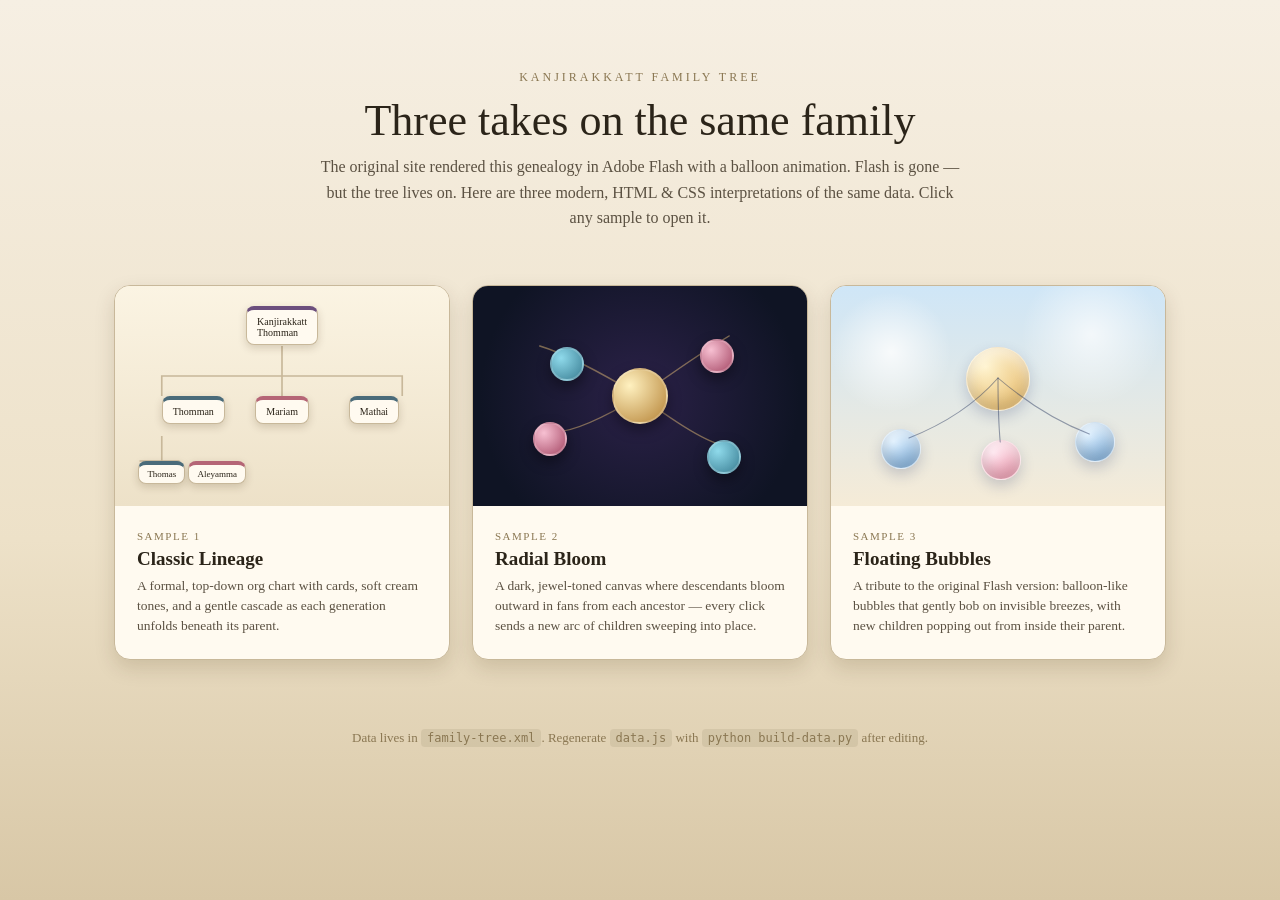
==== index.html @ 402105c6 "Add files via upload initial commit" ====
<!doctype html>
<html lang="en">
<head>
<meta charset="utf-8" />
<title>Kanjirakkatt Family Tree — Samples</title>
<meta name="viewport" content="width=device-width, initial-scale=1" />
<style>
  :root {
    --ease: cubic-bezier(0.22, 1, 0.36, 1);
  }
  * { box-sizing: border-box; }
  html, body { margin: 0; padding: 0; }
  body {
    font-family: "Georgia", "Cambria", serif;
    background: linear-gradient(180deg, #f6efe3, #ede1c8 60%, #d8c7a6);
    color: #2b2419;
    min-height: 100vh;
  }
  header {
    max-width: 1100px;
    margin: 0 auto;
    padding: 70px 32px 24px;
    text-align: center;
  }
  header .kicker {
    text-transform: uppercase;
    letter-spacing: 3px;
    font-size: 12px;
    color: #8a7752;
  }
  header h1 {
    font-size: 44px;
    margin: 10px 0 8px;
    font-weight: 500;
  }
  header p {
    color: #5b5142;
    max-width: 640px;
    margin: 0 auto;
    line-height: 1.6;
  }
  main {
    max-width: 1100px;
    margin: 30px auto 70px;
    padding: 0 24px;
    display: grid;
    grid-template-columns: repeat(auto-fit, minmax(300px, 1fr));
    gap: 22px;
  }
  .sample {
    display: block;
    text-decoration: none;
    color: inherit;
    background: #fffaf0;
    border: 1px solid #c8b89a;
    border-radius: 16px;
    overflow: hidden;
    box-shadow: 0 8px 20px rgba(60, 40, 10, 0.15);
    transition: transform 360ms var(--ease), box-shadow 360ms var(--ease);
  }
  .sample:hover {
    transform: translateY(-6px);
    box-shadow: 0 18px 36px rgba(60, 40, 10, 0.25);
  }
  .thumb {
    height: 220px;
    position: relative;
    overflow: hidden;
  }
  .thumb svg { width: 100%; height: 100%; }
  .meta { padding: 20px 22px 22px; }
  .meta h2 { margin: 0 0 6px; font-size: 19px; }
  .meta p { margin: 0; color: #5b5142; font-size: 13.5px; line-height: 1.5; }
  .meta .tag {
    display: inline-block;
    font-size: 11px;
    text-transform: uppercase;
    letter-spacing: 1.5px;
    color: #8a7752;
    margin-bottom: 6px;
  }
  footer {
    text-align: center;
    padding: 0 24px 60px;
    color: #8a7752;
    font-size: 13px;
  }
  footer code {
    background: rgba(60, 40, 10, 0.08);
    padding: 2px 6px;
    border-radius: 4px;
    font-family: "Consolas", monospace;
    font-size: 12px;
  }

  /* --- thumbnail visuals ---------------------------------------------- */

  .thumb.classic { background: linear-gradient(180deg, #fbf4e3, #ede1c8); }
  .thumb.classic .card {
    position: absolute;
    background: #fffaf0;
    border: 1px solid #c8b89a;
    border-top: 4px solid #6b4e7d;
    border-radius: 8px;
    padding: 6px 10px;
    font-size: 10px;
    box-shadow: 0 3px 8px rgba(60, 40, 10, 0.18);
  }
  .thumb.classic .card.male   { border-top-color: #4a6b7a; }
  .thumb.classic .card.female { border-top-color: #b56576; }
  .thumb.classic .card.r  { left: 50%; top: 20px;  transform: translateX(-50%); }
  .thumb.classic .card.c1 { left: 14%; top: 110px; }
  .thumb.classic .card.c2 { left: 42%; top: 110px; }
  .thumb.classic .card.c3 { left: 70%; top: 110px; }
  .thumb.classic .card.g1 { left: 7%;  top: 175px; font-size: 9px; padding: 4px 8px; }
  .thumb.classic .card.g2 { left: 22%; top: 175px; font-size: 9px; padding: 4px 8px; }
  .thumb.classic .line { stroke: #c8b89a; stroke-width: 1.5; fill: none; }

  .thumb.radial {
    background: radial-gradient(circle at 50% 50%, #2b2148, #0f1424 80%);
  }
  .thumb.radial .b {
    position: absolute;
    border-radius: 50%;
    border: 2px solid rgba(255, 255, 255, 0.2);
    box-shadow: 0 6px 14px rgba(0, 0, 0, 0.4);
  }
  .thumb.radial .b.root {
    width: 56px; height: 56px;
    left: 50%; top: 50%; transform: translate(-50%, -50%);
    background: radial-gradient(circle at 30% 30%, #fff1c0, #b58235);
  }
  .thumb.radial .b.m { background: radial-gradient(circle at 30% 30%, #8fdaeb, #3a7e93); width: 34px; height: 34px; }
  .thumb.radial .b.f { background: radial-gradient(circle at 30% 30%, #f7c0d2, #a64966); width: 34px; height: 34px; }
  .thumb.radial .b.b1 { left: calc(50% - 90px); top: 28%; }
  .thumb.radial .b.b2 { left: calc(50% + 60px); top: 24%; }
  .thumb.radial .b.b3 { left: 18%; top: 62%; }
  .thumb.radial .b.b4 { left: 70%; top: 70%; }
  .thumb.radial .ln {
    stroke: rgba(241, 200, 123, 0.45);
    fill: none;
    stroke-width: 1.5;
    stroke-linecap: round;
  }

  .thumb.bubbles {
    background: linear-gradient(180deg, #cfe6f7, #f5ebd7);
    position: relative;
  }
  .thumb.bubbles::before {
    content: "";
    position: absolute;
    inset: 0;
    background:
      radial-gradient(circle at 18% 30%, rgba(255, 255, 255, 0.8) 0px, transparent 60px),
      radial-gradient(circle at 78% 22%, rgba(255, 255, 255, 0.7) 0px, transparent 70px);
  }
  .thumb.bubbles .bb {
    position: absolute;
    border-radius: 50%;
    border: 1px solid rgba(255, 255, 255, 0.6);
    box-shadow:
      inset 0 -8px 14px rgba(0, 0, 0, 0.12),
      inset 0 8px 14px rgba(255, 255, 255, 0.6),
      0 6px 14px rgba(45, 60, 110, 0.22);
    animation: float-bob 4s ease-in-out infinite alternate;
  }
  .thumb.bubbles .bb.root {
    width: 64px; height: 64px;
    left: 50%; top: 28%;
    margin-left: -32px;
    background: radial-gradient(circle at 30% 30%, #fff4cf, #e3b15a);
    animation-duration: 5s;
  }
  .thumb.bubbles .bb.m { background: radial-gradient(circle at 30% 30%, #d9eeff, #6a9ecf); width: 40px; height: 40px; }
  .thumb.bubbles .bb.f { background: radial-gradient(circle at 30% 30%, #ffe1ec, #e6889e); width: 40px; height: 40px; }
  .thumb.bubbles .bb.b1 { left: 15%; top: 65%; animation-delay: -2s; }
  .thumb.bubbles .bb.b2 { left: 45%; top: 70%; animation-delay: -1s; }
  .thumb.bubbles .bb.b3 { left: 73%; top: 62%; animation-delay: -3s; }
  .thumb.bubbles .str { stroke: rgba(35, 50, 90, 0.45); stroke-width: 1; fill: none; stroke-linecap: round; }
  @keyframes float-bob {
    from { transform: translateY(-3px); }
    to   { transform: translateY(3px); }
  }
</style>
</head>
<body>
  <header>
    <div class="kicker">Kanjirakkatt Family Tree</div>
    <h1>Three takes on the same family</h1>
    <p>
      The original site rendered this genealogy in Adobe Flash with a balloon
      animation. Flash is gone — but the tree lives on. Here are three modern,
      HTML &amp; CSS interpretations of the same data. Click any sample to open it.
    </p>
  </header>

  <main>
    <a class="sample" href="classic/index.html">
      <div class="thumb classic">
        <svg viewBox="0 0 300 220" preserveAspectRatio="none" style="position:absolute;inset:0">
          <path class="line" d="M150 60 V90 H42 V110 M150 90 H150 V110 M150 90 H258 V110" />
          <path class="line" d="M42 150 V175 H22 V175 M42 150 V175 H58 V175" />
        </svg>
        <div class="card r">Kanjirakkatt<br/>Thomman</div>
        <div class="card male c1">Thomman</div>
        <div class="card female c2">Mariam</div>
        <div class="card male c3">Mathai</div>
        <div class="card male g1">Thomas</div>
        <div class="card female g2">Aleyamma</div>
      </div>
      <div class="meta">
        <span class="tag">Sample 1</span>
        <h2>Classic Lineage</h2>
        <p>A formal, top-down org chart with cards, soft cream tones, and a gentle cascade as each generation unfolds beneath its parent.</p>
      </div>
    </a>

    <a class="sample" href="radial/index.html">
      <div class="thumb radial">
        <svg viewBox="0 0 300 220" preserveAspectRatio="none" style="position:absolute;inset:0">
          <path class="ln" d="M150 110 Q90 70 60 60" />
          <path class="ln" d="M150 110 Q200 70 230 50" />
          <path class="ln" d="M150 110 Q90 150 70 145" />
          <path class="ln" d="M150 110 Q210 160 230 160" />
        </svg>
        <div class="b root"></div>
        <div class="b m b1"></div>
        <div class="b f b2"></div>
        <div class="b f b3"></div>
        <div class="b m b4"></div>
      </div>
      <div class="meta">
        <span class="tag">Sample 2</span>
        <h2>Radial Bloom</h2>
        <p>A dark, jewel-toned canvas where descendants bloom outward in fans from each ancestor — every click sends a new arc of children sweeping into place.</p>
      </div>
    </a>

    <a class="sample" href="bubbles/index.html">
      <div class="thumb bubbles">
        <svg viewBox="0 0 300 220" preserveAspectRatio="none" style="position:absolute;inset:0;z-index:1">
          <path class="str" d="M150 92 Q120 130 70 152" />
          <path class="str" d="M150 92 Q150 132 152 156" />
          <path class="str" d="M150 92 Q190 130 232 148" />
        </svg>
        <div class="bb root"></div>
        <div class="bb m b1"></div>
        <div class="bb f b2"></div>
        <div class="bb m b3"></div>
      </div>
      <div class="meta">
        <span class="tag">Sample 3</span>
        <h2>Floating Bubbles</h2>
        <p>A tribute to the original Flash version: balloon-like bubbles that gently bob on invisible breezes, with new children popping out from inside their parent.</p>
      </div>
    </a>
  </main>

  <footer>
    Data lives in <code>family-tree.xml</code>. Regenerate <code>data.js</code> with <code>python build-data.py</code> after editing.
  </footer>
</body>
</html>
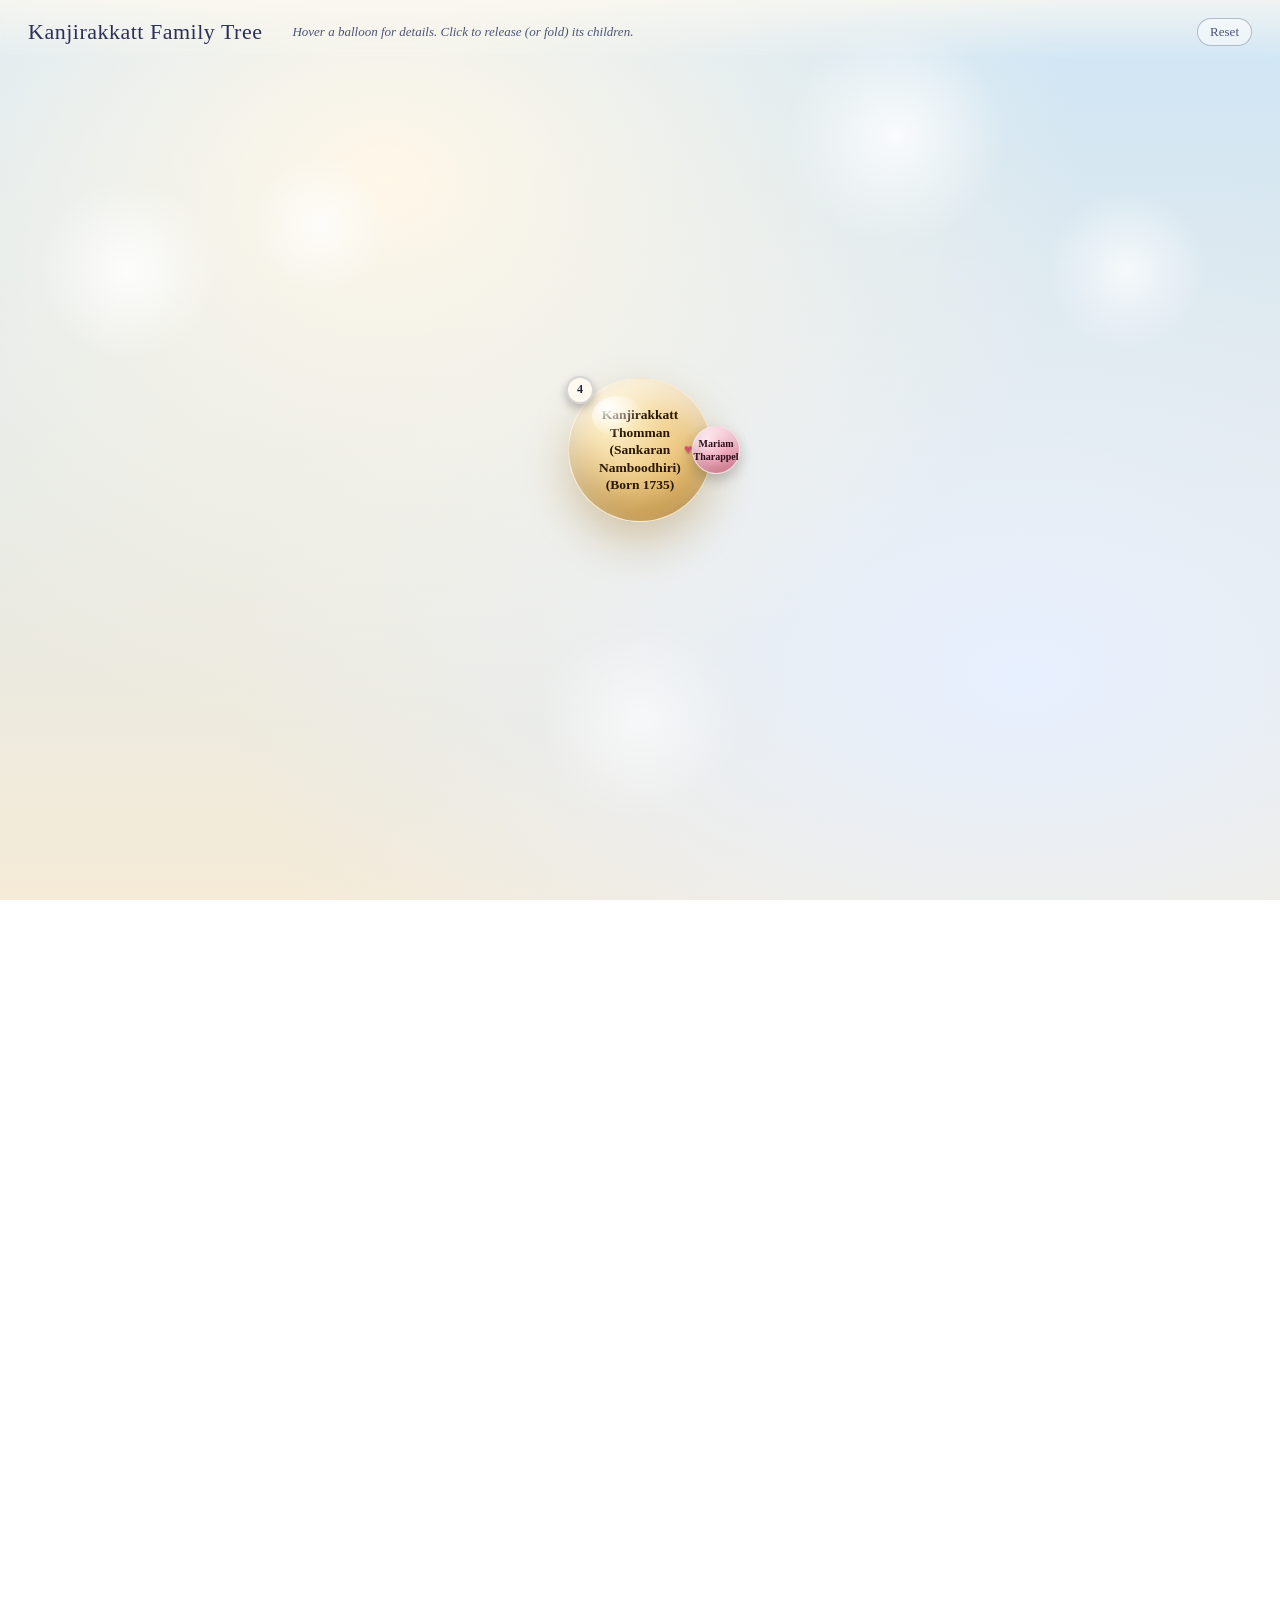
==== commit c057faac: "chose bubbles and fixed orientation of bubbles" ====
--- a/index.html
+++ b/index.html
@@ -2,263 +2,36 @@
 <html lang="en">
 <head>
 <meta charset="utf-8" />
-<title>Kanjirakkatt Family Tree — Samples</title>
+<title>Kanjirakkatt Family Tree</title>
 <meta name="viewport" content="width=device-width, initial-scale=1" />
-<style>
-  :root {
-    --ease: cubic-bezier(0.22, 1, 0.36, 1);
-  }
-  * { box-sizing: border-box; }
-  html, body { margin: 0; padding: 0; }
-  body {
-    font-family: "Georgia", "Cambria", serif;
-    background: linear-gradient(180deg, #f6efe3, #ede1c8 60%, #d8c7a6);
-    color: #2b2419;
-    min-height: 100vh;
-  }
-  header {
-    max-width: 1100px;
-    margin: 0 auto;
-    padding: 70px 32px 24px;
-    text-align: center;
-  }
-  header .kicker {
-    text-transform: uppercase;
-    letter-spacing: 3px;
-    font-size: 12px;
-    color: #8a7752;
-  }
-  header h1 {
-    font-size: 44px;
-    margin: 10px 0 8px;
-    font-weight: 500;
-  }
-  header p {
-    color: #5b5142;
-    max-width: 640px;
-    margin: 0 auto;
-    line-height: 1.6;
-  }
-  main {
-    max-width: 1100px;
-    margin: 30px auto 70px;
-    padding: 0 24px;
-    display: grid;
-    grid-template-columns: repeat(auto-fit, minmax(300px, 1fr));
-    gap: 22px;
-  }
-  .sample {
-    display: block;
-    text-decoration: none;
-    color: inherit;
-    background: #fffaf0;
-    border: 1px solid #c8b89a;
-    border-radius: 16px;
-    overflow: hidden;
-    box-shadow: 0 8px 20px rgba(60, 40, 10, 0.15);
-    transition: transform 360ms var(--ease), box-shadow 360ms var(--ease);
-  }
-  .sample:hover {
-    transform: translateY(-6px);
-    box-shadow: 0 18px 36px rgba(60, 40, 10, 0.25);
-  }
-  .thumb {
-    height: 220px;
-    position: relative;
-    overflow: hidden;
-  }
-  .thumb svg { width: 100%; height: 100%; }
-  .meta { padding: 20px 22px 22px; }
-  .meta h2 { margin: 0 0 6px; font-size: 19px; }
-  .meta p { margin: 0; color: #5b5142; font-size: 13.5px; line-height: 1.5; }
-  .meta .tag {
-    display: inline-block;
-    font-size: 11px;
-    text-transform: uppercase;
-    letter-spacing: 1.5px;
-    color: #8a7752;
-    margin-bottom: 6px;
-  }
-  footer {
-    text-align: center;
-    padding: 0 24px 60px;
-    color: #8a7752;
-    font-size: 13px;
-  }
-  footer code {
-    background: rgba(60, 40, 10, 0.08);
-    padding: 2px 6px;
-    border-radius: 4px;
-    font-family: "Consolas", monospace;
-    font-size: 12px;
-  }
-
-  /* --- thumbnail visuals ---------------------------------------------- */
-
-  .thumb.classic { background: linear-gradient(180deg, #fbf4e3, #ede1c8); }
-  .thumb.classic .card {
-    position: absolute;
-    background: #fffaf0;
-    border: 1px solid #c8b89a;
-    border-top: 4px solid #6b4e7d;
-    border-radius: 8px;
-    padding: 6px 10px;
-    font-size: 10px;
-    box-shadow: 0 3px 8px rgba(60, 40, 10, 0.18);
-  }
-  .thumb.classic .card.male   { border-top-color: #4a6b7a; }
-  .thumb.classic .card.female { border-top-color: #b56576; }
-  .thumb.classic .card.r  { left: 50%; top: 20px;  transform: translateX(-50%); }
-  .thumb.classic .card.c1 { left: 14%; top: 110px; }
-  .thumb.classic .card.c2 { left: 42%; top: 110px; }
-  .thumb.classic .card.c3 { left: 70%; top: 110px; }
-  .thumb.classic .card.g1 { left: 7%;  top: 175px; font-size: 9px; padding: 4px 8px; }
-  .thumb.classic .card.g2 { left: 22%; top: 175px; font-size: 9px; padding: 4px 8px; }
-  .thumb.classic .line { stroke: #c8b89a; stroke-width: 1.5; fill: none; }
-
-  .thumb.radial {
-    background: radial-gradient(circle at 50% 50%, #2b2148, #0f1424 80%);
-  }
-  .thumb.radial .b {
-    position: absolute;
-    border-radius: 50%;
-    border: 2px solid rgba(255, 255, 255, 0.2);
-    box-shadow: 0 6px 14px rgba(0, 0, 0, 0.4);
-  }
-  .thumb.radial .b.root {
-    width: 56px; height: 56px;
-    left: 50%; top: 50%; transform: translate(-50%, -50%);
-    background: radial-gradient(circle at 30% 30%, #fff1c0, #b58235);
-  }
-  .thumb.radial .b.m { background: radial-gradient(circle at 30% 30%, #8fdaeb, #3a7e93); width: 34px; height: 34px; }
-  .thumb.radial .b.f { background: radial-gradient(circle at 30% 30%, #f7c0d2, #a64966); width: 34px; height: 34px; }
-  .thumb.radial .b.b1 { left: calc(50% - 90px); top: 28%; }
-  .thumb.radial .b.b2 { left: calc(50% + 60px); top: 24%; }
-  .thumb.radial .b.b3 { left: 18%; top: 62%; }
-  .thumb.radial .b.b4 { left: 70%; top: 70%; }
-  .thumb.radial .ln {
-    stroke: rgba(241, 200, 123, 0.45);
-    fill: none;
-    stroke-width: 1.5;
-    stroke-linecap: round;
-  }
-
-  .thumb.bubbles {
-    background: linear-gradient(180deg, #cfe6f7, #f5ebd7);
-    position: relative;
-  }
-  .thumb.bubbles::before {
-    content: "";
-    position: absolute;
-    inset: 0;
-    background:
-      radial-gradient(circle at 18% 30%, rgba(255, 255, 255, 0.8) 0px, transparent 60px),
-      radial-gradient(circle at 78% 22%, rgba(255, 255, 255, 0.7) 0px, transparent 70px);
-  }
-  .thumb.bubbles .bb {
-    position: absolute;
-    border-radius: 50%;
-    border: 1px solid rgba(255, 255, 255, 0.6);
-    box-shadow:
-      inset 0 -8px 14px rgba(0, 0, 0, 0.12),
-      inset 0 8px 14px rgba(255, 255, 255, 0.6),
-      0 6px 14px rgba(45, 60, 110, 0.22);
-    animation: float-bob 4s ease-in-out infinite alternate;
-  }
-  .thumb.bubbles .bb.root {
-    width: 64px; height: 64px;
-    left: 50%; top: 28%;
-    margin-left: -32px;
-    background: radial-gradient(circle at 30% 30%, #fff4cf, #e3b15a);
-    animation-duration: 5s;
-  }
-  .thumb.bubbles .bb.m { background: radial-gradient(circle at 30% 30%, #d9eeff, #6a9ecf); width: 40px; height: 40px; }
-  .thumb.bubbles .bb.f { background: radial-gradient(circle at 30% 30%, #ffe1ec, #e6889e); width: 40px; height: 40px; }
-  .thumb.bubbles .bb.b1 { left: 15%; top: 65%; animation-delay: -2s; }
-  .thumb.bubbles .bb.b2 { left: 45%; top: 70%; animation-delay: -1s; }
-  .thumb.bubbles .bb.b3 { left: 73%; top: 62%; animation-delay: -3s; }
-  .thumb.bubbles .str { stroke: rgba(35, 50, 90, 0.45); stroke-width: 1; fill: none; stroke-linecap: round; }
-  @keyframes float-bob {
-    from { transform: translateY(-3px); }
-    to   { transform: translateY(3px); }
-  }
-</style>
+<link rel="stylesheet" href="style.css" />
 </head>
 <body>
-  <header>
-    <div class="kicker">Kanjirakkatt Family Tree</div>
-    <h1>Three takes on the same family</h1>
-    <p>
-      The original site rendered this genealogy in Adobe Flash with a balloon
-      animation. Flash is gone — but the tree lives on. Here are three modern,
-      HTML &amp; CSS interpretations of the same data. Click any sample to open it.
-    </p>
+  <div class="sky">
+    <div class="clouds"></div>
+  </div>
+
+  <header class="topbar">
+    <h1>Kanjirakkatt Family Tree</h1>
+    <div class="hint">Hover a balloon for details. Click to release (or fold) its children.</div>
+    <button class="reset" id="reset">Reset</button>
   </header>
 
-  <main>
-    <a class="sample" href="classic/index.html">
-      <div class="thumb classic">
-        <svg viewBox="0 0 300 220" preserveAspectRatio="none" style="position:absolute;inset:0">
-          <path class="line" d="M150 60 V90 H42 V110 M150 90 H150 V110 M150 90 H258 V110" />
-          <path class="line" d="M42 150 V175 H22 V175 M42 150 V175 H58 V175" />
-        </svg>
-        <div class="card r">Kanjirakkatt<br/>Thomman</div>
-        <div class="card male c1">Thomman</div>
-        <div class="card female c2">Mariam</div>
-        <div class="card male c3">Mathai</div>
-        <div class="card male g1">Thomas</div>
-        <div class="card female g2">Aleyamma</div>
-      </div>
-      <div class="meta">
-        <span class="tag">Sample 1</span>
-        <h2>Classic Lineage</h2>
-        <p>A formal, top-down org chart with cards, soft cream tones, and a gentle cascade as each generation unfolds beneath its parent.</p>
-      </div>
-    </a>
-
-    <a class="sample" href="radial/index.html">
-      <div class="thumb radial">
-        <svg viewBox="0 0 300 220" preserveAspectRatio="none" style="position:absolute;inset:0">
-          <path class="ln" d="M150 110 Q90 70 60 60" />
-          <path class="ln" d="M150 110 Q200 70 230 50" />
-          <path class="ln" d="M150 110 Q90 150 70 145" />
-          <path class="ln" d="M150 110 Q210 160 230 160" />
-        </svg>
-        <div class="b root"></div>
-        <div class="b m b1"></div>
-        <div class="b f b2"></div>
-        <div class="b f b3"></div>
-        <div class="b m b4"></div>
-      </div>
-      <div class="meta">
-        <span class="tag">Sample 2</span>
-        <h2>Radial Bloom</h2>
-        <p>A dark, jewel-toned canvas where descendants bloom outward in fans from each ancestor — every click sends a new arc of children sweeping into place.</p>
-      </div>
-    </a>
-
-    <a class="sample" href="bubbles/index.html">
-      <div class="thumb bubbles">
-        <svg viewBox="0 0 300 220" preserveAspectRatio="none" style="position:absolute;inset:0;z-index:1">
-          <path class="str" d="M150 92 Q120 130 70 152" />
-          <path class="str" d="M150 92 Q150 132 152 156" />
-          <path class="str" d="M150 92 Q190 130 232 148" />
-        </svg>
-        <div class="bb root"></div>
-        <div class="bb m b1"></div>
-        <div class="bb f b2"></div>
-        <div class="bb m b3"></div>
-      </div>
-      <div class="meta">
-        <span class="tag">Sample 3</span>
-        <h2>Floating Bubbles</h2>
-        <p>A tribute to the original Flash version: balloon-like bubbles that gently bob on invisible breezes, with new children popping out from inside their parent.</p>
-      </div>
-    </a>
+  <main class="stage" id="stage">
+    <div class="viewport" id="viewport">
+      <svg class="strings" id="strings" xmlns="http://www.w3.org/2000/svg"></svg>
+      <div class="world" id="world"></div>
+    </div>
   </main>
 
-  <footer>
-    Data lives in <code>family-tree.xml</code>. Regenerate <code>data.js</code> with <code>python build-data.py</code> after editing.
-  </footer>
+  <aside class="detail" id="detail" hidden>
+    <button class="close" id="detailClose" aria-label="Close">&times;</button>
+    <h2 id="detailName"></h2>
+    <dl class="detail-meta" id="detailMeta"></dl>
+    <p id="detailInfo"></p>
+  </aside>
+
+  <script src="data.js"></script>
+  <script src="app.js"></script>
 </body>
 </html>
--- a/style.css
+++ b/style.css
@@ -0,0 +1,416 @@
+:root {
+  --ink: #1f2540;
+  --ink-soft: #4d5478;
+  --string: rgba(35, 50, 90, 0.45);
+  --ease-soft: cubic-bezier(0.22, 1, 0.36, 1);
+  --ease-pop: cubic-bezier(0.34, 1.56, 0.64, 1);
+}
+
+* { box-sizing: border-box; }
+html, body { margin: 0; padding: 0; height: 100%; overflow: hidden; }
+body {
+  font-family: "Georgia", "Cambria", serif;
+  color: var(--ink);
+}
+
+/* --- Sky background ---------------------------------------------------- */
+
+.sky {
+  position: fixed;
+  inset: 0;
+  z-index: -2;
+  background:
+    radial-gradient(ellipse at 30% 20%, #fff7e8 0%, transparent 55%),
+    radial-gradient(ellipse at 80% 75%, #e7f0ff 0%, transparent 55%),
+    linear-gradient(180deg, #cfe6f7 0%, #f5ebd7 100%);
+}
+.clouds {
+  position: absolute;
+  inset: 0;
+  background:
+    radial-gradient(circle at 10% 30%, rgba(255, 255, 255, 0.85) 0px, rgba(255, 255, 255, 0) 90px),
+    radial-gradient(circle at 25% 25%, rgba(255, 255, 255, 0.75) 0px, rgba(255, 255, 255, 0) 70px),
+    radial-gradient(circle at 70% 15%, rgba(255, 255, 255, 0.8) 0px, rgba(255, 255, 255, 0) 110px),
+    radial-gradient(circle at 88% 30%, rgba(255, 255, 255, 0.7) 0px, rgba(255, 255, 255, 0) 80px),
+    radial-gradient(circle at 50% 80%, rgba(255, 255, 255, 0.6) 0px, rgba(255, 255, 255, 0) 100px);
+  animation: drift 60s linear infinite;
+}
+@keyframes drift {
+  from { transform: translateX(0); }
+  to   { transform: translateX(-40px); }
+}
+
+/* --- Topbar ------------------------------------------------------------ */
+
+.topbar {
+  padding: 18px 28px 14px;
+  display: flex;
+  align-items: center;
+  gap: 22px;
+  position: fixed;
+  inset: 0 0 auto 0;
+  z-index: 10;
+  background: linear-gradient(180deg, rgba(255, 250, 240, 0.7), transparent);
+  backdrop-filter: blur(6px);
+}
+.topbar h1 {
+  margin: 0;
+  font-size: 22px;
+  font-weight: 500;
+  letter-spacing: 0.5px;
+  color: #2c3055;
+}
+.topbar .hint {
+  font-size: 13px;
+  color: var(--ink-soft);
+  font-style: italic;
+  margin-left: 8px;
+}
+.topbar .back, .topbar .reset {
+  color: var(--ink-soft);
+  text-decoration: none;
+  font-size: 13px;
+  padding: 5px 12px;
+  border: 1px solid rgba(35, 50, 90, 0.3);
+  border-radius: 999px;
+  background: rgba(255, 255, 255, 0.5);
+  cursor: pointer;
+  font-family: inherit;
+  transition: background 240ms;
+}
+.topbar .reset { margin-left: auto; }
+.topbar .back:hover, .topbar .reset:hover { background: rgba(255, 255, 255, 0.85); }
+
+/* --- Stage ------------------------------------------------------------- */
+
+.stage {
+  position: absolute;
+  inset: 0;
+  cursor: grab;
+}
+.stage.dragging { cursor: grabbing; }
+
+.viewport {
+  position: absolute;
+  left: 50%;
+  top: 50%;
+  width: 0;
+  height: 0;
+  transition: transform 720ms var(--ease-soft);
+  will-change: transform;
+}
+.world {
+  position: absolute;
+  left: 0;
+  top: 0;
+  width: 0;
+  height: 0;
+}
+.strings {
+  position: absolute;
+  left: -4000px;
+  top: -4000px;
+  width: 8000px;
+  height: 8000px;
+  pointer-events: none;
+  overflow: visible;
+}
+.string {
+  fill: none;
+  stroke: var(--string);
+  stroke-width: 1.2;
+  stroke-linecap: round;
+  stroke-dasharray: 600;
+  stroke-dashoffset: 600;
+  transition: stroke-dashoffset 900ms var(--ease-soft);
+}
+.string.drawn { stroke-dashoffset: 0; }
+
+/* --- Bubble nodes ------------------------------------------------------ */
+
+.node {
+  position: absolute;
+  left: 0;
+  top: 0;
+  transform: translate(-50%, -50%);
+  opacity: 0;
+  transition:
+    left 760ms var(--ease-soft),
+    top 760ms var(--ease-soft),
+    opacity 600ms var(--ease-soft);
+  will-change: transform, left, top, opacity;
+}
+.node.visible { opacity: 1; }
+
+.float {
+  /* Per-node randomized bobbing layer driven by --bob-x/--bob-y/--bob-dur. */
+  animation: bob var(--bob-dur, 5s) ease-in-out infinite alternate;
+  will-change: transform;
+}
+@keyframes bob {
+  from { transform: translate(var(--bob-x, -4px), var(--bob-y, -3px)); }
+  to   { transform: translate(calc(var(--bob-x, -4px) * -1), calc(var(--bob-y, -3px) * -1)); }
+}
+
+.pop {
+  /* Click-pop layer: bubble grows from 0. Decoupled from .float bobbing. */
+  transform: scale(0);
+  transition: transform 720ms var(--ease-pop);
+}
+.node.visible .pop { transform: scale(1); }
+
+.bubble {
+  width: 108px;
+  height: 108px;
+  border-radius: 50%;
+  display: flex;
+  align-items: center;
+  justify-content: center;
+  text-align: center;
+  font-size: 12px;
+  line-height: 1.3;
+  padding: 10px;
+  cursor: pointer;
+  white-space: pre-line;
+  user-select: none;
+  position: relative;
+  border: 1px solid rgba(255, 255, 255, 0.65);
+  box-shadow:
+    inset 0 -18px 28px rgba(0, 0, 0, 0.12),
+    inset 0 14px 26px rgba(255, 255, 255, 0.6),
+    0 14px 28px rgba(45, 60, 110, 0.22);
+  transition:
+    box-shadow 300ms var(--ease-soft),
+    filter 300ms var(--ease-soft);
+}
+.bubble::before {
+  /* Glassy highlight. */
+  content: "";
+  position: absolute;
+  left: 16%;
+  top: 12%;
+  width: 36%;
+  height: 28%;
+  border-radius: 50%;
+  background: radial-gradient(ellipse at 30% 30%, rgba(255, 255, 255, 0.95), rgba(255, 255, 255, 0) 70%);
+  pointer-events: none;
+}
+.bubble:hover {
+  filter: brightness(1.06);
+  box-shadow:
+    inset 0 -18px 28px rgba(0, 0, 0, 0.12),
+    inset 0 14px 26px rgba(255, 255, 255, 0.65),
+    0 18px 36px rgba(45, 60, 110, 0.32);
+}
+
+.bubble.male {
+  background: radial-gradient(circle at 32% 28%, #d9eeff, #6a9ecf 75%, #3b6792 100%);
+  color: #0d2236;
+}
+.bubble.female {
+  background: radial-gradient(circle at 32% 28%, #ffe1ec, #e6889e 75%, #a8455f 100%);
+  color: #2c0d18;
+}
+.bubble.root {
+  width: 144px;
+  height: 144px;
+  font-size: 13.5px;
+  font-weight: 600;
+  background: radial-gradient(circle at 32% 28%, #fff4cf, #e3b15a 75%, #9a6c1c 100%);
+  color: #2a1700;
+  box-shadow:
+    inset 0 -22px 32px rgba(0, 0, 0, 0.14),
+    inset 0 16px 30px rgba(255, 255, 255, 0.7),
+    0 20px 44px rgba(154, 108, 28, 0.32);
+}
+
+.bubble.open {
+  box-shadow:
+    inset 0 -18px 28px rgba(0, 0, 0, 0.12),
+    inset 0 14px 26px rgba(255, 255, 255, 0.7),
+    0 0 0 5px rgba(255, 255, 255, 0.55),
+    0 18px 38px rgba(45, 60, 110, 0.32);
+}
+
+/* Selected (currently hovered / detailed) bubble — glowing golden ring. */
+.bubble.selected {
+  box-shadow:
+    inset 0 -18px 28px rgba(0, 0, 0, 0.12),
+    inset 0 14px 26px rgba(255, 255, 255, 0.65),
+    0 0 0 4px rgba(255, 245, 200, 0.85),
+    0 0 22px 6px rgba(243, 197, 102, 0.65),
+    0 18px 38px rgba(45, 60, 110, 0.32);
+  animation: selected-pulse 2.4s ease-in-out infinite;
+}
+.bubble.selected.open {
+  /* Combine the open + selected look. */
+  box-shadow:
+    inset 0 -18px 28px rgba(0, 0, 0, 0.12),
+    inset 0 14px 26px rgba(255, 255, 255, 0.7),
+    0 0 0 5px rgba(255, 245, 200, 0.85),
+    0 0 26px 8px rgba(243, 197, 102, 0.7),
+    0 18px 40px rgba(45, 60, 110, 0.35);
+}
+@keyframes selected-pulse {
+  0%, 100% { filter: brightness(1.0); }
+  50%      { filter: brightness(1.08); }
+}
+
+.bubble .count {
+  /* Anchored at bubble center; transform translates to the chosen corner.
+     Using transform (instead of right/top) lets us animate between corners. */
+  position: absolute;
+  left: 50%;
+  top: 50%;
+  width: 24px;
+  height: 24px;
+  margin-left: -12px;
+  margin-top: -12px;
+  border-radius: 50%;
+  background: #fffaf0;
+  color: #1f2540;
+  font-size: 11px;
+  font-weight: 700;
+  display: flex;
+  align-items: center;
+  justify-content: center;
+  border: 2px solid rgba(35, 50, 90, 0.18);
+  box-shadow: 0 4px 10px rgba(0, 0, 0, 0.25);
+  z-index: 3;
+  pointer-events: none;
+  /* Default: top-right. */
+  transform: translate(46px, -46px);
+  transition: transform 540ms cubic-bezier(0.22, 1, 0.36, 1);
+}
+.bubble.badge-tr .count { transform: translate( 46px, -46px); }
+.bubble.badge-tl .count { transform: translate(-46px, -46px); }
+.bubble.badge-bl .count { transform: translate(-46px,  46px); }
+.bubble.badge-br .count { transform: translate( 46px,  46px); }
+
+.bubble.root .count {
+  /* The root bubble is larger — bigger badge, larger corner offset. */
+  width: 28px;
+  height: 28px;
+  margin-left: -14px;
+  margin-top: -14px;
+  font-size: 12px;
+  transform: translate(60px, -60px);
+}
+.bubble.root.badge-tr .count { transform: translate( 60px, -60px); }
+.bubble.root.badge-tl .count { transform: translate(-60px, -60px); }
+.bubble.root.badge-bl .count { transform: translate(-60px,  60px); }
+.bubble.root.badge-br .count { transform: translate( 60px,  60px); }
+
+.spouse {
+  /* Anchored at the bubble center; transform translates it out to whichever
+     side has more clearance from neighbors. */
+  position: absolute;
+  left: 50%;
+  top: 50%;
+  width: 48px;
+  height: 48px;
+  margin-left: -24px;
+  margin-top: -24px;
+  border-radius: 50%;
+  font-size: 10px;
+  padding: 4px;
+  display: flex;
+  align-items: center;
+  justify-content: center;
+  text-align: center;
+  border: 1px solid rgba(255, 255, 255, 0.65);
+  cursor: pointer;
+  white-space: pre-line;
+  box-shadow:
+    inset 0 -8px 14px rgba(0, 0, 0, 0.12),
+    inset 0 8px 14px rgba(255, 255, 255, 0.6),
+    0 6px 14px rgba(0, 0, 0, 0.22);
+  /* Default side: right of a 108px bubble (radius 54 + 4px overhang). */
+  transform: translateX(58px);
+  transition: transform 540ms cubic-bezier(0.22, 1, 0.36, 1);
+}
+.bubble.spouse-left .spouse  { transform: translateX(-58px); }
+.bubble.spouse-right .spouse { transform: translateX( 58px); }
+
+/* Root bubble is larger (144px → radius 72), spouse offset grows accordingly. */
+.bubble.root .spouse                { transform: translateX( 76px); }
+.bubble.root.spouse-left  .spouse   { transform: translateX(-76px); }
+.bubble.root.spouse-right .spouse   { transform: translateX( 76px); }
+
+.spouse.male   { background: radial-gradient(circle at 30% 30%, #d9eeff, #6a9ecf 75%); color: #0d2236; }
+.spouse.female { background: radial-gradient(circle at 30% 30%, #ffe1ec, #e6889e 75%); color: #2c0d18; }
+
+.spouse::before {
+  /* Heart sits on the inner side of the spouse (toward the main bubble). */
+  content: "♥";
+  position: absolute;
+  left: 50%;
+  top: 50%;
+  color: #d34f6c;
+  font-size: 14px;
+  filter: drop-shadow(0 1px 1px rgba(0, 0, 0, 0.2));
+  /* Default (spouse on the right): heart at spouse's left edge. */
+  transform: translate(-32px, -50%);
+  transition: transform 540ms cubic-bezier(0.22, 1, 0.36, 1);
+}
+.bubble.spouse-left .spouse::before  { transform: translate( 26px, -50%); }
+.bubble.spouse-right .spouse::before { transform: translate(-32px, -50%); }
+
+/* --- Detail panel ----------------------------------------------------- */
+
+.detail {
+  position: fixed;
+  right: 24px;
+  bottom: 24px;
+  max-width: 360px;
+  background: rgba(255, 252, 244, 0.96);
+  border: 1px solid rgba(35, 50, 90, 0.25);
+  border-radius: 14px;
+  padding: 18px 22px;
+  z-index: 20;
+  color: var(--ink);
+  box-shadow: 0 16px 36px rgba(45, 60, 110, 0.25);
+  animation: slideIn 420ms var(--ease-soft);
+}
+@keyframes slideIn {
+  from { opacity: 0; transform: translateY(20px); }
+  to   { opacity: 1; transform: translateY(0); }
+}
+.detail h2 { margin: 0 0 10px; font-size: 17px; white-space: pre-line; color: #2c3055; }
+.detail p  { margin: 0; font-size: 13.5px; color: var(--ink-soft); line-height: 1.5; white-space: pre-line; }
+
+.detail-meta {
+  margin: 0 0 12px;
+  padding: 8px 0 10px;
+  border-top: 1px dashed rgba(35, 50, 90, 0.2);
+  border-bottom: 1px dashed rgba(35, 50, 90, 0.2);
+  display: grid;
+  grid-template-columns: max-content 1fr;
+  gap: 4px 12px;
+  font-size: 12.5px;
+}
+.detail-meta:empty {
+  display: none;
+}
+.detail-meta dt {
+  color: #8a7752;
+  text-transform: uppercase;
+  letter-spacing: 1px;
+  font-size: 10.5px;
+  align-self: center;
+}
+.detail-meta dd {
+  margin: 0;
+  color: var(--ink);
+  white-space: pre-line;
+}
+.detail .close {
+  position: absolute;
+  top: 6px;
+  right: 10px;
+  background: none;
+  border: 0;
+  font-size: 22px;
+  cursor: pointer;
+  color: var(--ink-soft);
+}
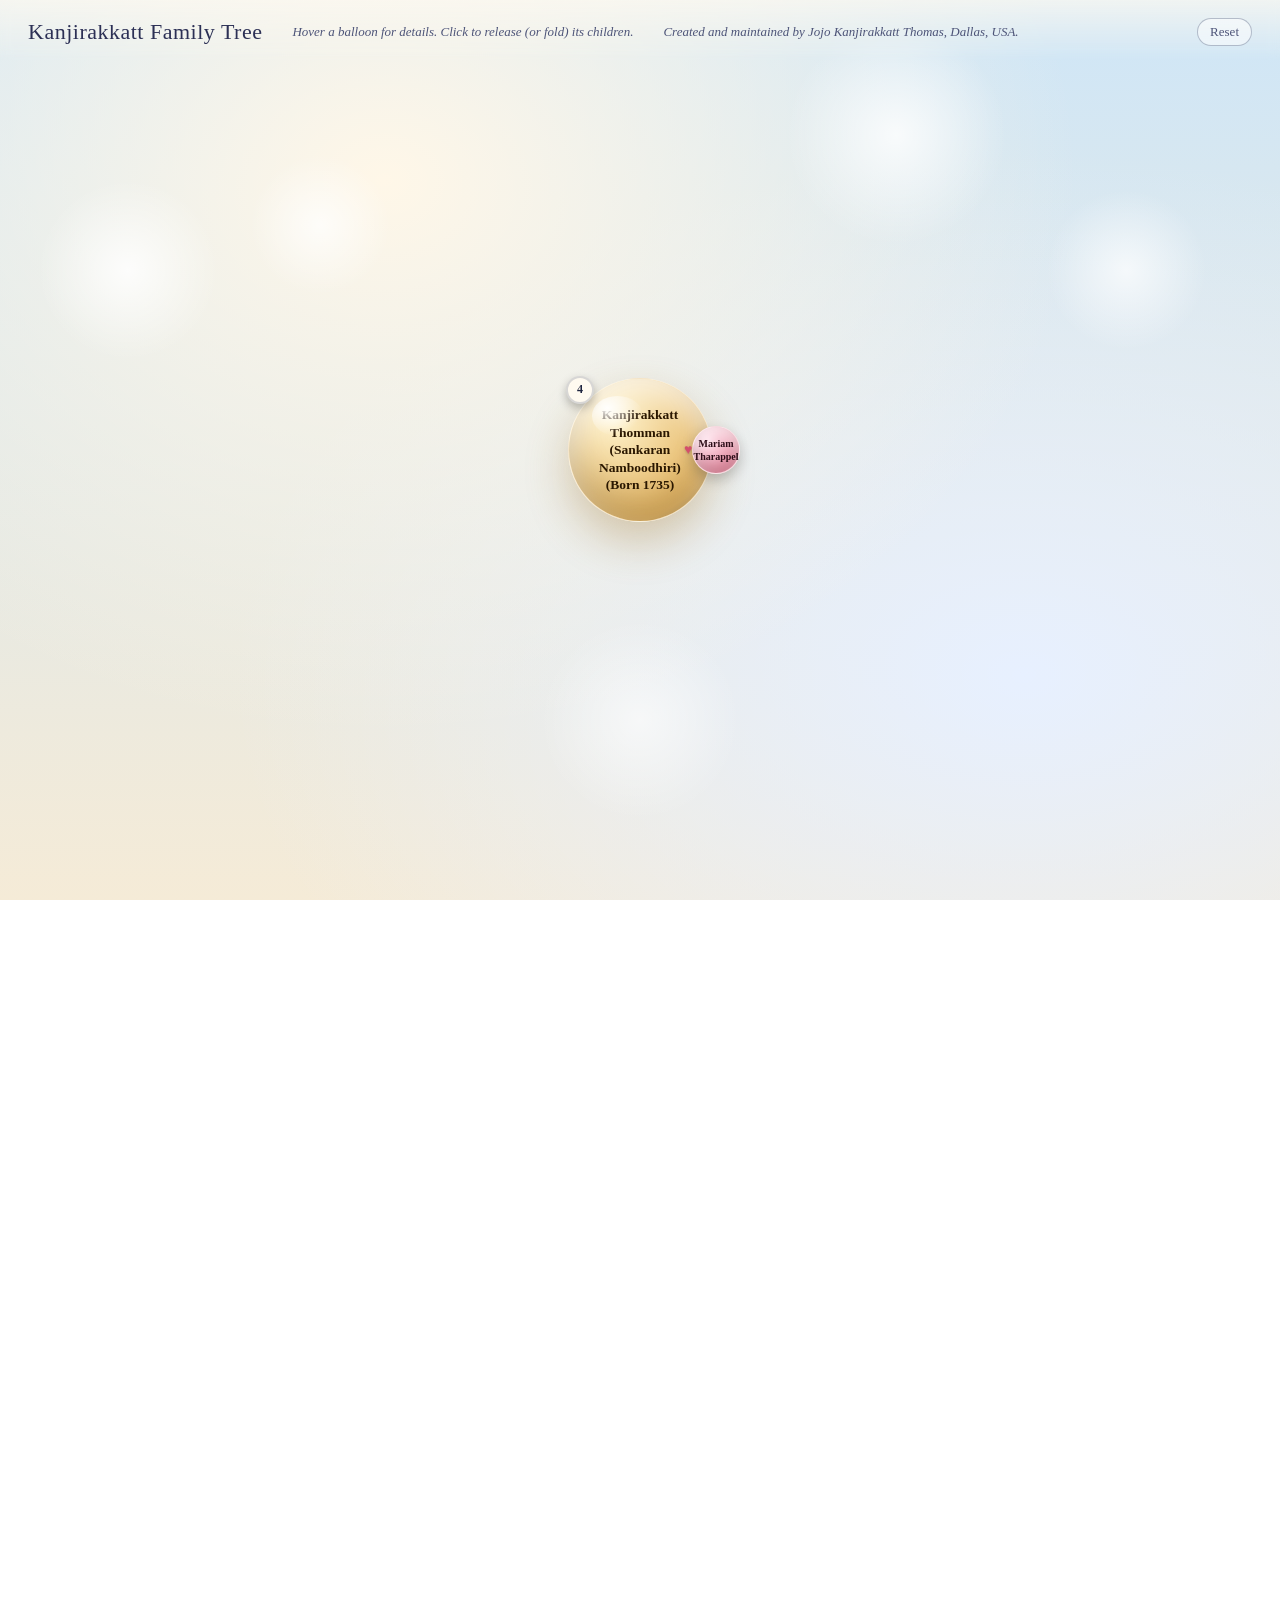
==== commit 7aa05ae9: "add created by" ====
--- a/index.html
+++ b/index.html
@@ -14,6 +14,7 @@
   <header class="topbar">
     <h1>Kanjirakkatt Family Tree</h1>
     <div class="hint">Hover a balloon for details. Click to release (or fold) its children.</div>
+    <div class="hint">Created and maintained by Jojo Kanjirakkatt Thomas, Dallas, USA.</div>
     <button class="reset" id="reset">Reset</button>
   </header>
 
